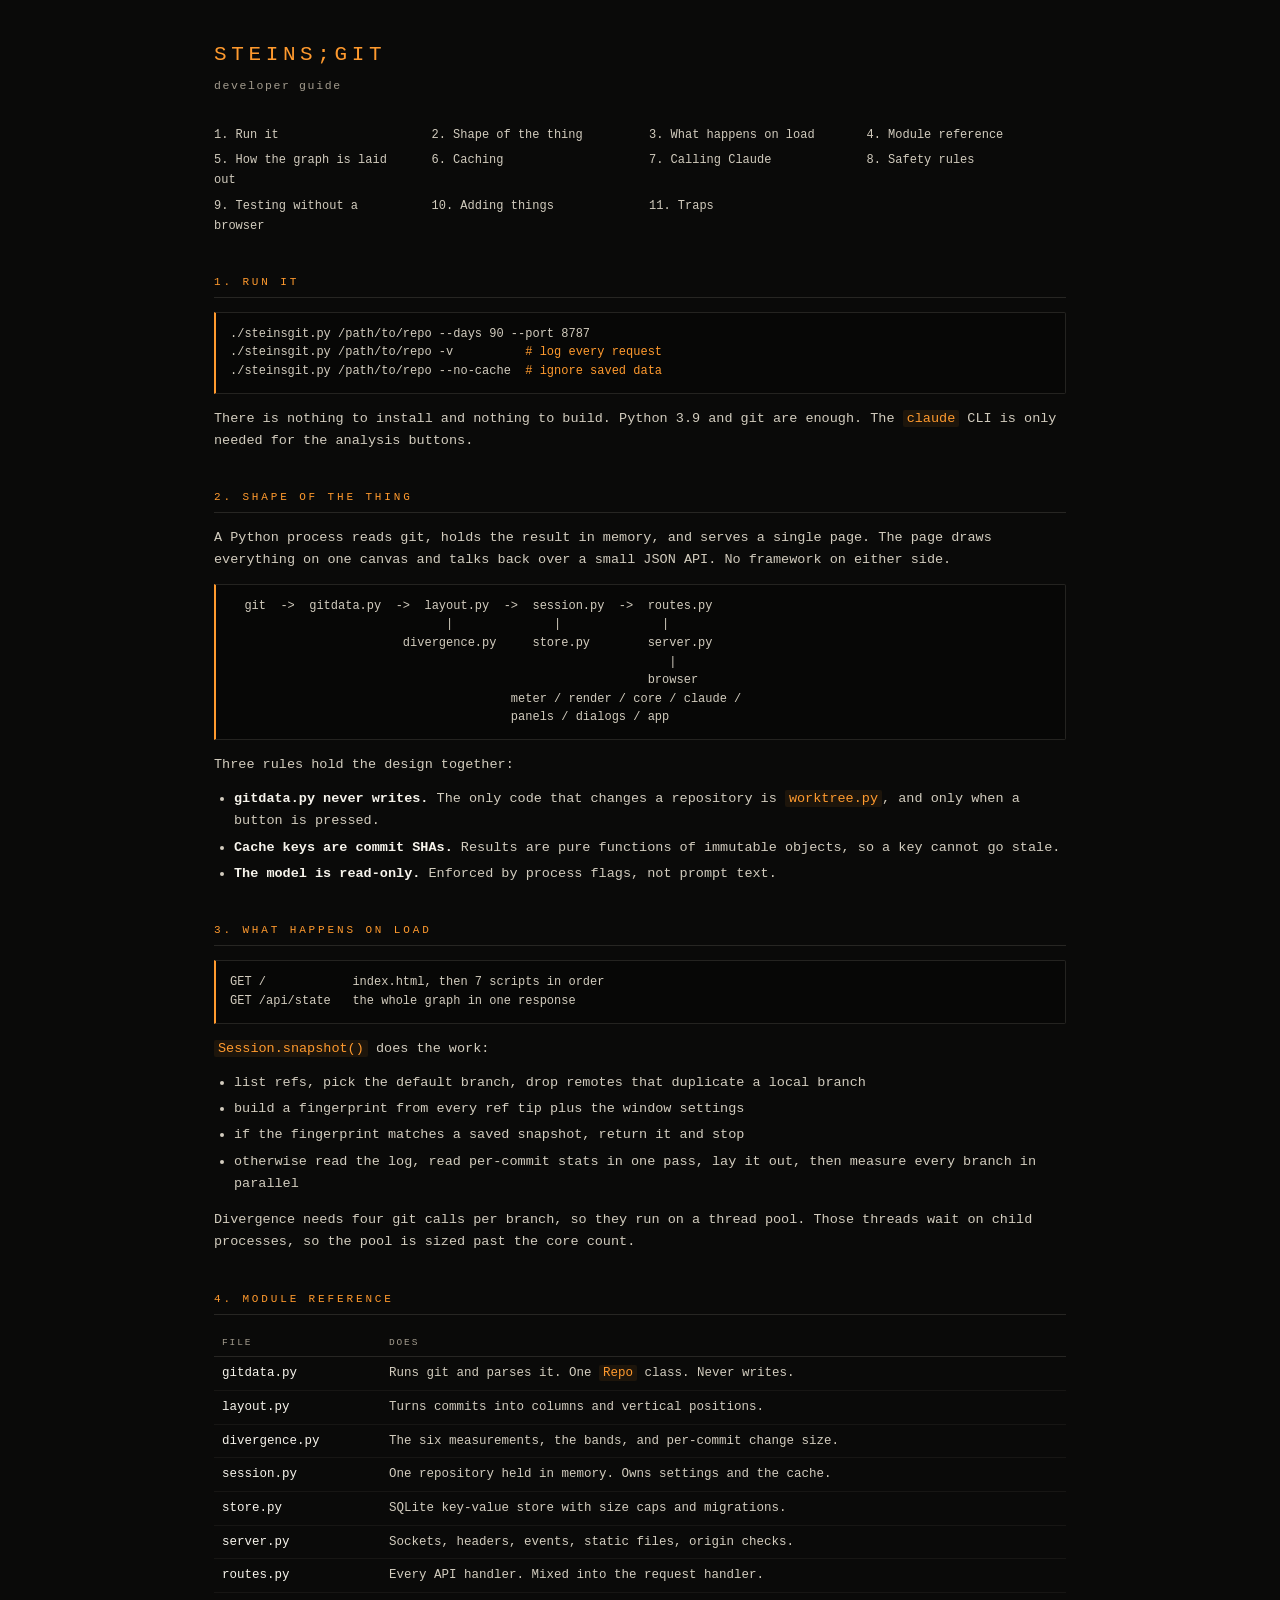
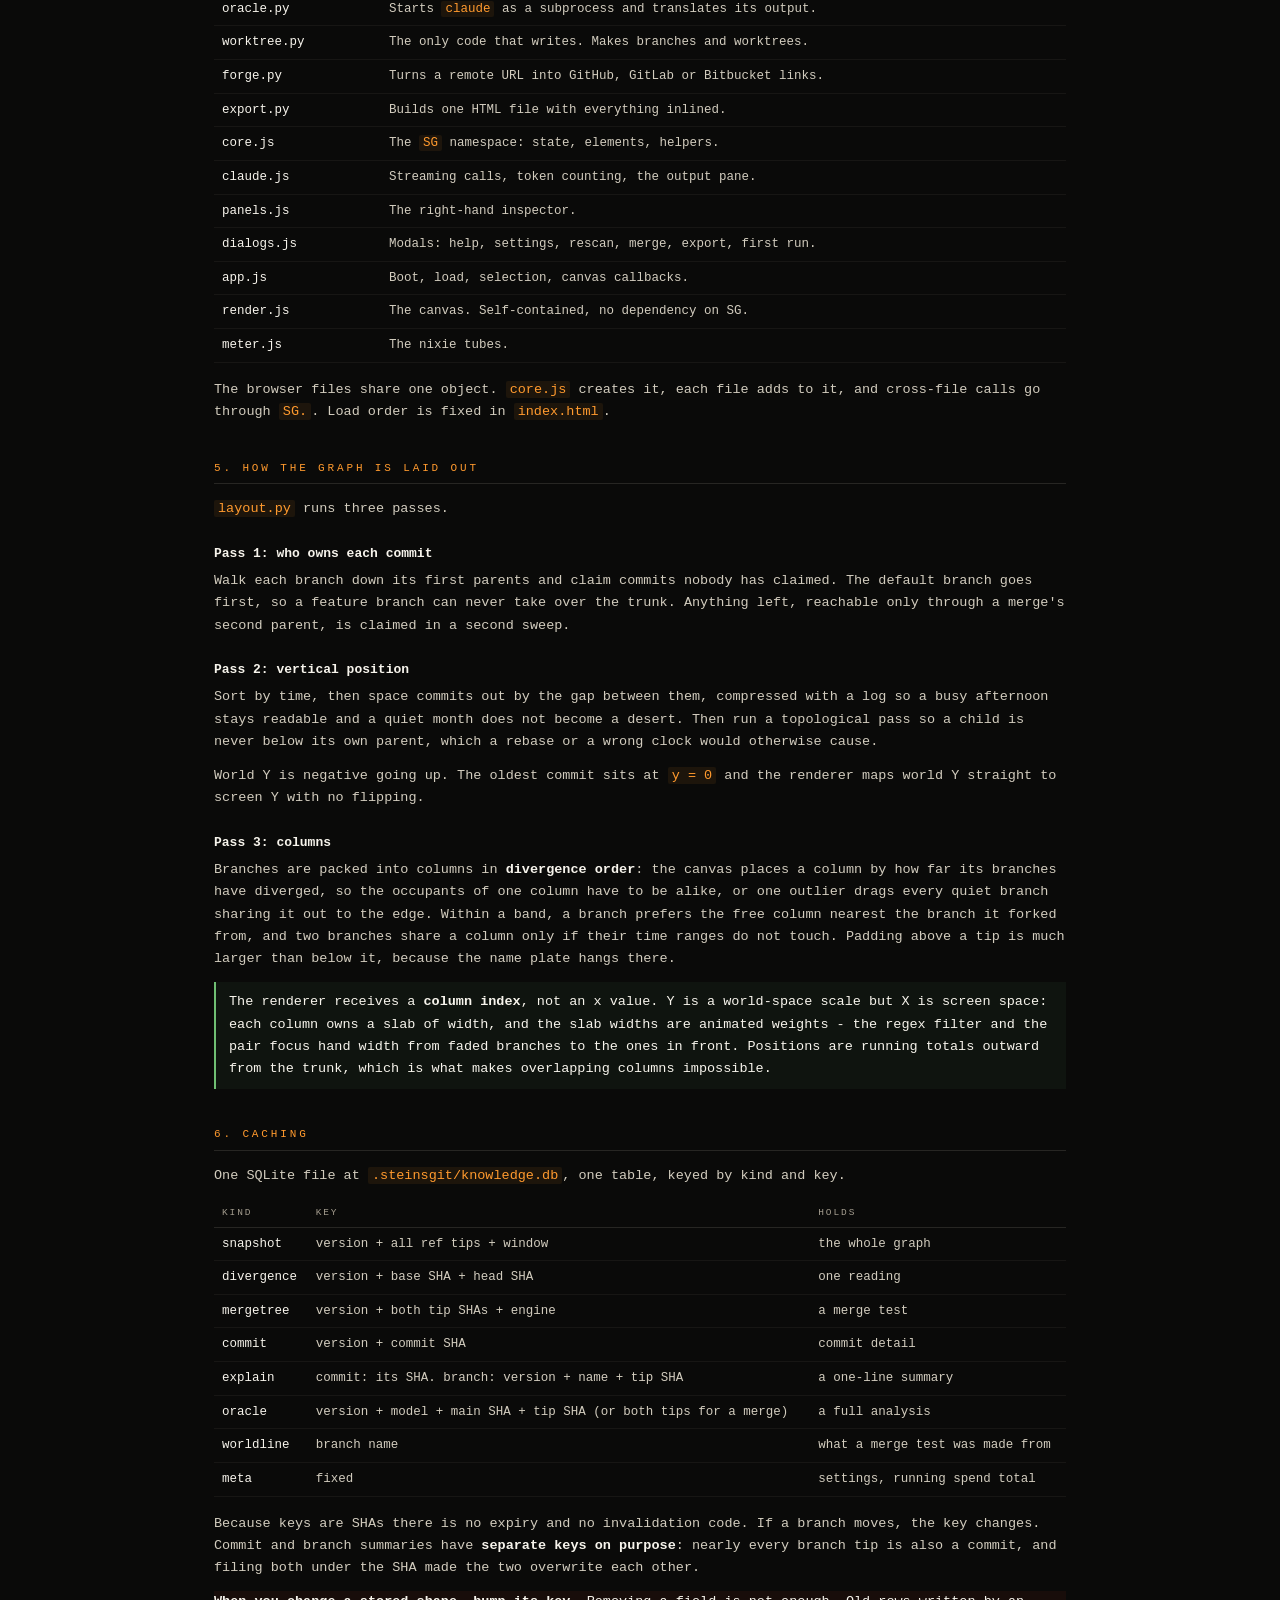
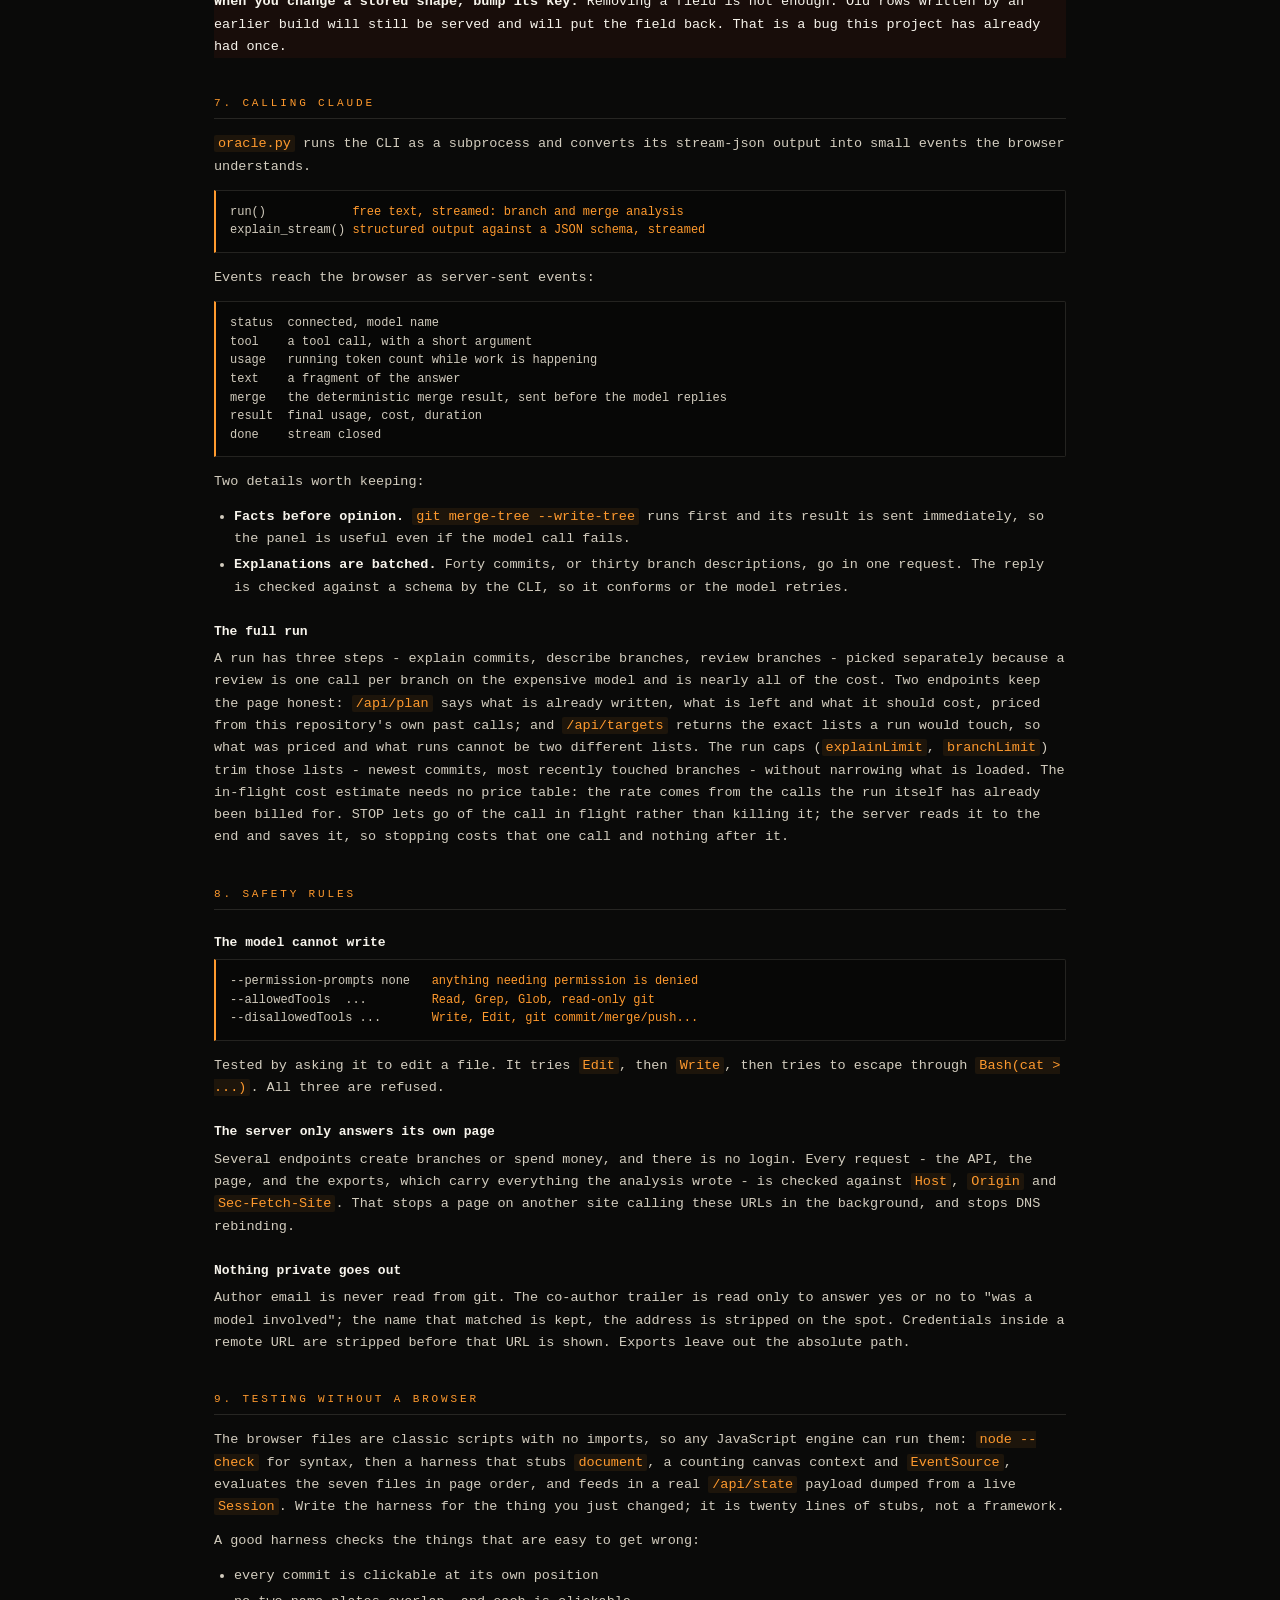
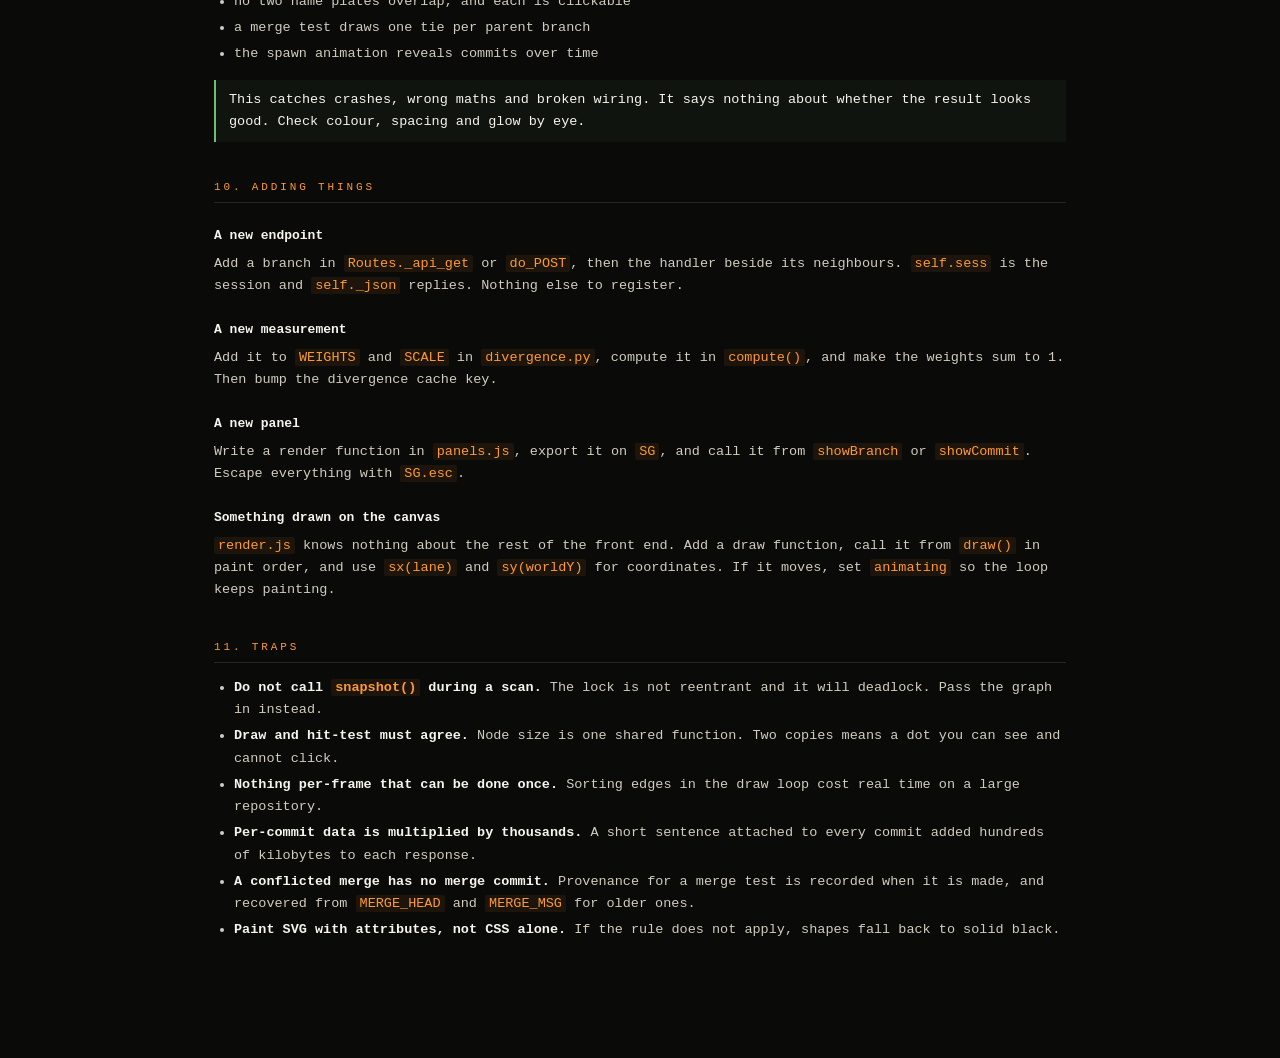
==== docs/index.html @ 089ec7bb "rename" ====
<!doctype html>
<html lang="en">
<head>
<meta charset="utf-8">
<meta name="viewport" content="width=device-width, initial-scale=1">
<title>STEINS;GIT developer guide</title>
<style>
  :root{
    --bg:#0a0a09; --panel:#0e0e0c; --ink:#f7f4ec; --dim:#d2ccbe; --faint:#a39c8e;
    --line:rgba(226,219,204,.13); --amber:#ff9a2e; --green:#6fbf73; --red:#ff4224;
    --mono:"SF Mono",ui-monospace,Menlo,Consolas,monospace;
  }
  *{box-sizing:border-box}
  body{
    margin:0; background:var(--bg); color:var(--ink); font-family:var(--mono);
    font-size:13.5px; line-height:1.65; -webkit-font-smoothing:antialiased;
  }
  .wrap{max-width:900px; margin:0 auto; padding:38px 24px 80px}
  h1{font-size:21px; letter-spacing:.22em; color:var(--amber); font-weight:400; margin:0 0 4px}
  .sub{color:var(--faint); font-size:11.5px; letter-spacing:.14em; margin-bottom:30px}
  h2{
    font-size:11px; letter-spacing:.26em; color:var(--amber); font-weight:400;
    border-bottom:1px solid var(--line); padding-bottom:6px; margin:36px 0 14px;
  }
  h3{font-size:13px; color:var(--ink); font-weight:600; margin:22px 0 6px}
  p{margin:0 0 12px; color:var(--dim)}
  b{color:var(--ink)}
  code{color:var(--amber); background:rgba(255,154,46,.08); padding:1px 4px; border-radius:2px}
  pre{
    background:#070706; border:1px solid var(--line); border-left:2px solid var(--amber);
    padding:12px 14px; overflow-x:auto; font-size:12px; line-height:1.55;
    color:var(--dim); margin:0 0 14px; border-radius:0 2px 2px 0;
  }
  pre b{color:var(--amber); font-weight:400}
  table{width:100%; border-collapse:collapse; margin:0 0 16px; font-size:12.5px}
  th{
    text-align:left; color:var(--faint); font-weight:400; font-size:9.5px;
    letter-spacing:.2em; border-bottom:1px solid var(--line); padding:6px 8px;
  }
  td{padding:6px 8px; border-bottom:1px solid rgba(226,219,204,.06); vertical-align:top}
  td:first-child{color:var(--ink); white-space:nowrap}
  td.d{color:var(--dim)}
  .note{
    border-left:2px solid var(--green); background:rgba(111,191,115,.06);
    padding:9px 13px; margin:0 0 16px; color:var(--ink);
  }
  .warn{border-left-color:var(--red); background:rgba(255,66,36,.06)}
  ul{margin:0 0 14px; padding-left:20px; color:var(--dim)}
  li{margin-bottom:4px}
  a{color:var(--amber)}
  .toc{
    display:grid; grid-template-columns:repeat(auto-fit,minmax(190px,1fr));
    gap:6px 18px; margin-bottom:8px; font-size:12px;
  }
  .toc a{text-decoration:none; color:var(--dim)}
  .toc a:hover{color:var(--amber)}
</style>
</head>
<body>
<div class="wrap">

<h1>STEINS;GIT</h1>
<div class="sub">developer guide</div>

<div class="toc">
  <a href="#run">1. Run it</a>
  <a href="#shape">2. Shape of the thing</a>
  <a href="#flow">3. What happens on load</a>
  <a href="#modules">4. Module reference</a>
  <a href="#layout">5. How the graph is laid out</a>
  <a href="#cache">6. Caching</a>
  <a href="#claude">7. Calling Claude</a>
  <a href="#safety">8. Safety rules</a>
  <a href="#test">9. Testing without a browser</a>
  <a href="#extend">10. Adding things</a>
  <a href="#traps">11. Traps</a>
</div>

<h2 id="run">1. RUN IT</h2>
<pre>./steinsgit.py /path/to/repo --days 90 --port 8787
./steinsgit.py /path/to/repo -v          <b># log every request</b>
./steinsgit.py /path/to/repo --no-cache  <b># ignore saved data</b></pre>
<p>There is nothing to install and nothing to build. Python 3.9 and git are
enough. The <code>claude</code> CLI is only needed for the analysis buttons.</p>

<h2 id="shape">2. SHAPE OF THE THING</h2>
<p>A Python process reads git, holds the result in memory, and serves a single
page. The page draws everything on one canvas and talks back over a small JSON
API. No framework on either side.</p>
<pre>  git  ->  gitdata.py  ->  layout.py  ->  session.py  ->  routes.py
                              |              |              |
                        divergence.py     store.py        server.py
                                                             |
                                                          browser
                                       meter / render / core / claude /
                                       panels / dialogs / app</pre>
<p>Three rules hold the design together:</p>
<ul>
  <li><b>gitdata.py never writes.</b> The only code that changes a repository is
      <code>worktree.py</code>, and only when a button is pressed.</li>
  <li><b>Cache keys are commit SHAs.</b> Results are pure functions of immutable
      objects, so a key cannot go stale.</li>
  <li><b>The model is read-only.</b> Enforced by process flags, not prompt text.</li>
</ul>

<h2 id="flow">3. WHAT HAPPENS ON LOAD</h2>
<pre>GET /            index.html, then 7 scripts in order
GET /api/state   the whole graph in one response</pre>
<p><code>Session.snapshot()</code> does the work:</p>
<ul>
  <li>list refs, pick the default branch, drop remotes that duplicate a local branch</li>
  <li>build a fingerprint from every ref tip plus the window settings</li>
  <li>if the fingerprint matches a saved snapshot, return it and stop</li>
  <li>otherwise read the log, read per-commit stats in one pass, lay it out,
      then measure every branch in parallel</li>
</ul>
<p>Divergence needs four git calls per branch, so they run on a thread pool.
Those threads wait on child processes, so the pool is sized past the core
count.</p>

<h2 id="modules">4. MODULE REFERENCE</h2>
<table>
<tr><th>FILE</th><th>DOES</th></tr>
<tr><td>gitdata.py</td><td class="d">Runs git and parses it. One <code>Repo</code> class. Never writes.</td></tr>
<tr><td>layout.py</td><td class="d">Turns commits into columns and vertical positions.</td></tr>
<tr><td>divergence.py</td><td class="d">The six measurements, the bands, and per-commit change size.</td></tr>
<tr><td>session.py</td><td class="d">One repository held in memory. Owns settings and the cache.</td></tr>
<tr><td>store.py</td><td class="d">SQLite key-value store with size caps and migrations.</td></tr>
<tr><td>server.py</td><td class="d">Sockets, headers, events, static files, origin checks.</td></tr>
<tr><td>routes.py</td><td class="d">Every API handler. Mixed into the request handler.</td></tr>
<tr><td>oracle.py</td><td class="d">Starts <code>claude</code> as a subprocess and translates its output.</td></tr>
<tr><td>worktree.py</td><td class="d">The only code that writes. Makes branches and worktrees.</td></tr>
<tr><td>forge.py</td><td class="d">Turns a remote URL into GitHub, GitLab or Bitbucket links.</td></tr>
<tr><td>export.py</td><td class="d">Builds one HTML file with everything inlined.</td></tr>
<tr><td>core.js</td><td class="d">The <code>SG</code> namespace: state, elements, helpers.</td></tr>
<tr><td>claude.js</td><td class="d">Streaming calls, token counting, the output pane.</td></tr>
<tr><td>panels.js</td><td class="d">The right-hand inspector.</td></tr>
<tr><td>dialogs.js</td><td class="d">Modals: help, settings, rescan, merge, export, first run.</td></tr>
<tr><td>app.js</td><td class="d">Boot, load, selection, canvas callbacks.</td></tr>
<tr><td>render.js</td><td class="d">The canvas. Self-contained, no dependency on SG.</td></tr>
<tr><td>meter.js</td><td class="d">The nixie tubes.</td></tr>
</table>
<p>The browser files share one object. <code>core.js</code> creates it, each file
adds to it, and cross-file calls go through <code>SG.</code>. Load order is fixed
in <code>index.html</code>.</p>

<h2 id="layout">5. HOW THE GRAPH IS LAID OUT</h2>
<p><code>layout.py</code> runs three passes.</p>

<h3>Pass 1: who owns each commit</h3>
<p>Walk each branch down its first parents and claim commits nobody has claimed.
The default branch goes first, so a feature branch can never take over the
trunk. Anything left, reachable only through a merge's second parent, is claimed
in a second sweep.</p>

<h3>Pass 2: vertical position</h3>
<p>Sort by time, then space commits out by the gap between them, compressed with
a log so a busy afternoon stays readable and a quiet month does not become a
desert. Then run a topological pass so a child is never below its own parent, which
a rebase or a wrong clock would otherwise cause.</p>
<p>World Y is negative going up. The oldest commit sits at <code>y = 0</code> and
the renderer maps world Y straight to screen Y with no flipping.</p>

<h3>Pass 3: columns</h3>
<p>Branches are packed into columns in <b>divergence order</b>: the canvas
places a column by how far its branches have diverged, so the occupants of one
column have to be alike, or one outlier drags every quiet branch sharing it out
to the edge. Within a band, a branch prefers the free column nearest the branch
it forked from, and two branches share a column only if their time ranges do
not touch. Padding above a tip is much larger than below it, because the name
plate hangs there.</p>

<div class="note">The renderer receives a <b>column index</b>, not an x value.
Y is a world-space scale but X is screen space: each column owns a slab of
width, and the slab widths are animated weights - the regex filter and the
pair focus hand width from faded branches to the ones in front. Positions are
running totals outward from the trunk, which is what makes overlapping columns
impossible.</div>

<h2 id="cache">6. CACHING</h2>
<p>One SQLite file at <code>.steinsgit/knowledge.db</code>, one table, keyed by
kind and key.</p>
<table>
<tr><th>KIND</th><th>KEY</th><th>HOLDS</th></tr>
<tr><td>snapshot</td><td class="d">version + all ref tips + window</td><td class="d">the whole graph</td></tr>
<tr><td>divergence</td><td class="d">version + base SHA + head SHA</td><td class="d">one reading</td></tr>
<tr><td>mergetree</td><td class="d">version + both tip SHAs + engine</td><td class="d">a merge test</td></tr>
<tr><td>commit</td><td class="d">version + commit SHA</td><td class="d">commit detail</td></tr>
<tr><td>explain</td><td class="d">commit: its SHA. branch: version + name + tip SHA</td><td class="d">a one-line summary</td></tr>
<tr><td>oracle</td><td class="d">version + model + main SHA + tip SHA (or both tips for a merge)</td><td class="d">a full analysis</td></tr>
<tr><td>worldline</td><td class="d">branch name</td><td class="d">what a merge test was made from</td></tr>
<tr><td>meta</td><td class="d">fixed</td><td class="d">settings, running spend total</td></tr>
</table>
<p>Because keys are SHAs there is no expiry and no invalidation code. If a branch
moves, the key changes. Commit and branch summaries have <b>separate keys on
purpose</b>: nearly every branch tip is also a commit, and filing both under the
SHA made the two overwrite each other.</p>
<div class="warn"><b>When you change a stored shape, bump its key.</b> Removing a
field is not enough. Old rows written by an earlier build will still be served
and will put the field back. That is a bug this project has already had once.</div>

<h2 id="claude">7. CALLING CLAUDE</h2>
<p><code>oracle.py</code> runs the CLI as a subprocess and converts its
stream-json output into small events the browser understands.</p>
<pre>run()            <b>free text, streamed: branch and merge analysis</b>
explain_stream() <b>structured output against a JSON schema, streamed</b></pre>
<p>Events reach the browser as server-sent events:</p>
<pre>status  connected, model name
tool    a tool call, with a short argument
usage   running token count while work is happening
text    a fragment of the answer
merge   the deterministic merge result, sent before the model replies
result  final usage, cost, duration
done    stream closed</pre>
<p>Two details worth keeping:</p>
<ul>
  <li><b>Facts before opinion.</b> <code>git merge-tree --write-tree</code> runs
      first and its result is sent immediately, so the panel is useful even if
      the model call fails.</li>
  <li><b>Explanations are batched.</b> Forty commits, or thirty branch
      descriptions, go in one request. The reply is checked against a schema by
      the CLI, so it conforms or the model retries.</li>
</ul>

<h3>The full run</h3>
<p>A run has three steps - explain commits, describe branches, review branches -
picked separately because a review is one call per branch on the expensive
model and is nearly all of the cost. Two endpoints keep the page honest:
<code>/api/plan</code> says what is already written, what is left and what it
should cost, priced from this repository's own past calls; and
<code>/api/targets</code> returns the exact lists a run would touch, so what
was priced and what runs cannot be two different lists. The run caps
(<code>explainLimit</code>, <code>branchLimit</code>) trim those lists - newest
commits, most recently touched branches - without narrowing what is loaded.
The in-flight cost estimate needs no price table: the rate comes from the calls
the run itself has already been billed for. STOP lets go of the call in flight
rather than killing it; the server reads it to the end and saves it, so
stopping costs that one call and nothing after it.</p>

<h2 id="safety">8. SAFETY RULES</h2>
<h3>The model cannot write</h3>
<pre>--permission-prompts none   <b>anything needing permission is denied</b>
--allowedTools  ...         <b>Read, Grep, Glob, read-only git</b>
--disallowedTools ...       <b>Write, Edit, git commit/merge/push...</b></pre>
<p>Tested by asking it to edit a file. It tries <code>Edit</code>, then
<code>Write</code>, then tries to escape through <code>Bash(cat &gt; ...)</code>.
All three are refused.</p>

<h3>The server only answers its own page</h3>
<p>Several endpoints create branches or spend money, and there is no login. Every
request - the API, the page, and the exports, which carry everything the
analysis wrote - is checked against <code>Host</code>, <code>Origin</code> and
<code>Sec-Fetch-Site</code>. That stops a page on another site calling these
URLs in the background, and stops DNS rebinding.</p>

<h3>Nothing private goes out</h3>
<p>Author email is never read from git. The co-author trailer is read only to
answer yes or no to "was a model involved"; the name that matched is kept, the
address is stripped on the spot. Credentials inside a remote URL are stripped
before that URL is shown. Exports leave out the absolute path.</p>

<h2 id="test">9. TESTING WITHOUT A BROWSER</h2>
<p>The browser files are classic scripts with no imports, so any JavaScript
engine can run them: <code>node --check</code> for syntax, then a harness that
stubs <code>document</code>, a counting canvas context and
<code>EventSource</code>, evaluates the seven files in page order, and feeds in
a real <code>/api/state</code> payload dumped from a live
<code>Session</code>. Write the harness for the thing you just changed; it is
twenty lines of stubs, not a framework.</p>
<p>A good harness checks the things that are easy to get wrong:</p>
<ul>
  <li>every commit is clickable at its own position</li>
  <li>no two name plates overlap, and each is clickable</li>
  <li>a merge test draws one tie per parent branch</li>
  <li>the spawn animation reveals commits over time</li>
</ul>
<div class="note">This catches crashes, wrong maths and broken wiring. It says
nothing about whether the result looks good. Check colour, spacing and glow by
eye.</div>

<h2 id="extend">10. ADDING THINGS</h2>

<h3>A new endpoint</h3>
<p>Add a branch in <code>Routes._api_get</code> or <code>do_POST</code>, then the
handler beside its neighbours. <code>self.sess</code> is the session and
<code>self._json</code> replies. Nothing else to register.</p>

<h3>A new measurement</h3>
<p>Add it to <code>WEIGHTS</code> and <code>SCALE</code> in
<code>divergence.py</code>, compute it in <code>compute()</code>, and make the
weights sum to 1. Then bump the divergence cache key.</p>

<h3>A new panel</h3>
<p>Write a render function in <code>panels.js</code>, export it on
<code>SG</code>, and call it from <code>showBranch</code> or
<code>showCommit</code>. Escape everything with <code>SG.esc</code>.</p>

<h3>Something drawn on the canvas</h3>
<p><code>render.js</code> knows nothing about the rest of the front end. Add a
draw function, call it from <code>draw()</code> in paint order, and use
<code>sx(lane)</code> and <code>sy(worldY)</code> for coordinates. If it moves,
set <code>animating</code> so the loop keeps painting.</p>

<h2 id="traps">11. TRAPS</h2>
<ul>
  <li><b>Do not call <code>snapshot()</code> during a scan.</b> The lock is not
      reentrant and it will deadlock. Pass the graph in instead.</li>
  <li><b>Draw and hit-test must agree.</b> Node size is one shared function. Two
      copies means a dot you can see and cannot click.</li>
  <li><b>Nothing per-frame that can be done once.</b> Sorting edges in the draw
      loop cost real time on a large repository.</li>
  <li><b>Per-commit data is multiplied by thousands.</b> A short sentence
      attached to every commit added hundreds of kilobytes to each response.</li>
  <li><b>A conflicted merge has no merge commit.</b> Provenance for a merge test
      is recorded when it is made, and recovered from <code>MERGE_HEAD</code> and
      <code>MERGE_MSG</code> for older ones.</li>
  <li><b>Paint SVG with attributes, not CSS alone.</b> If the rule does not
      apply, shapes fall back to solid black.</li>
</ul>

</div>
</body>
</html>
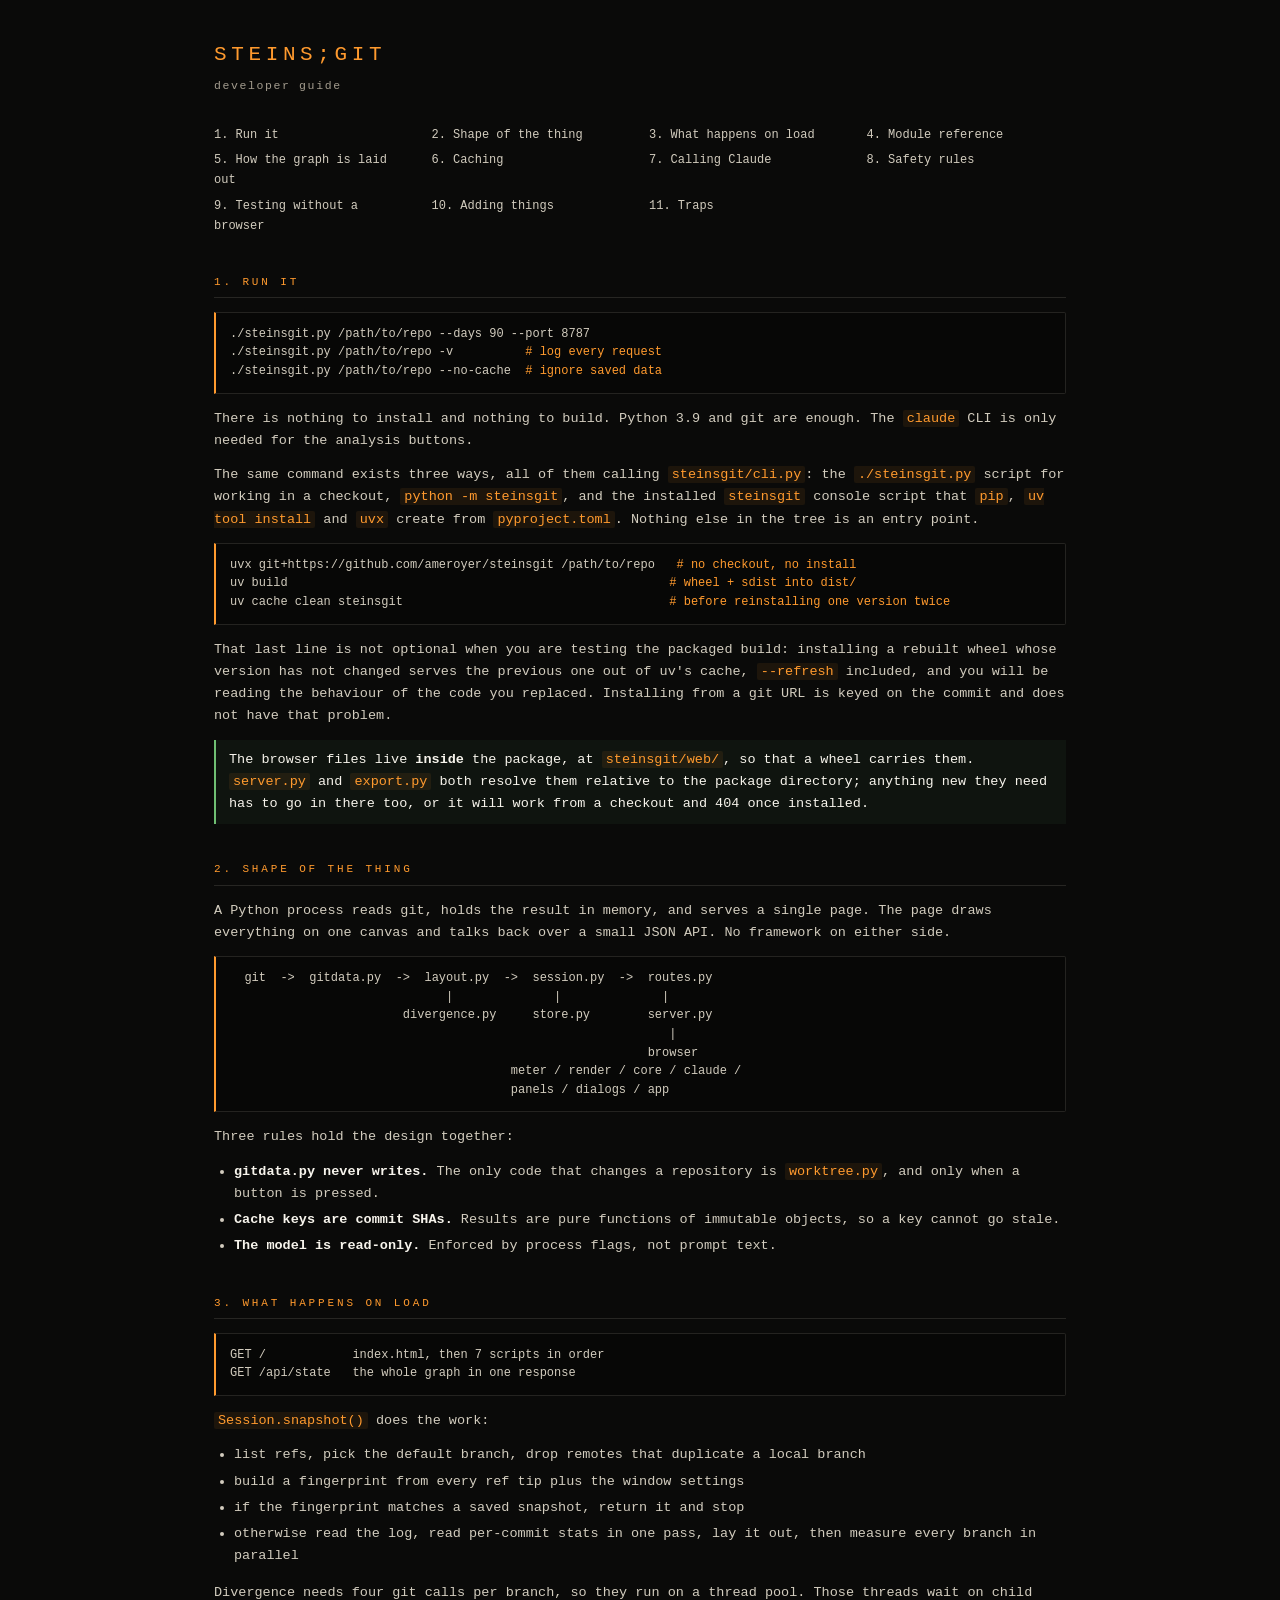
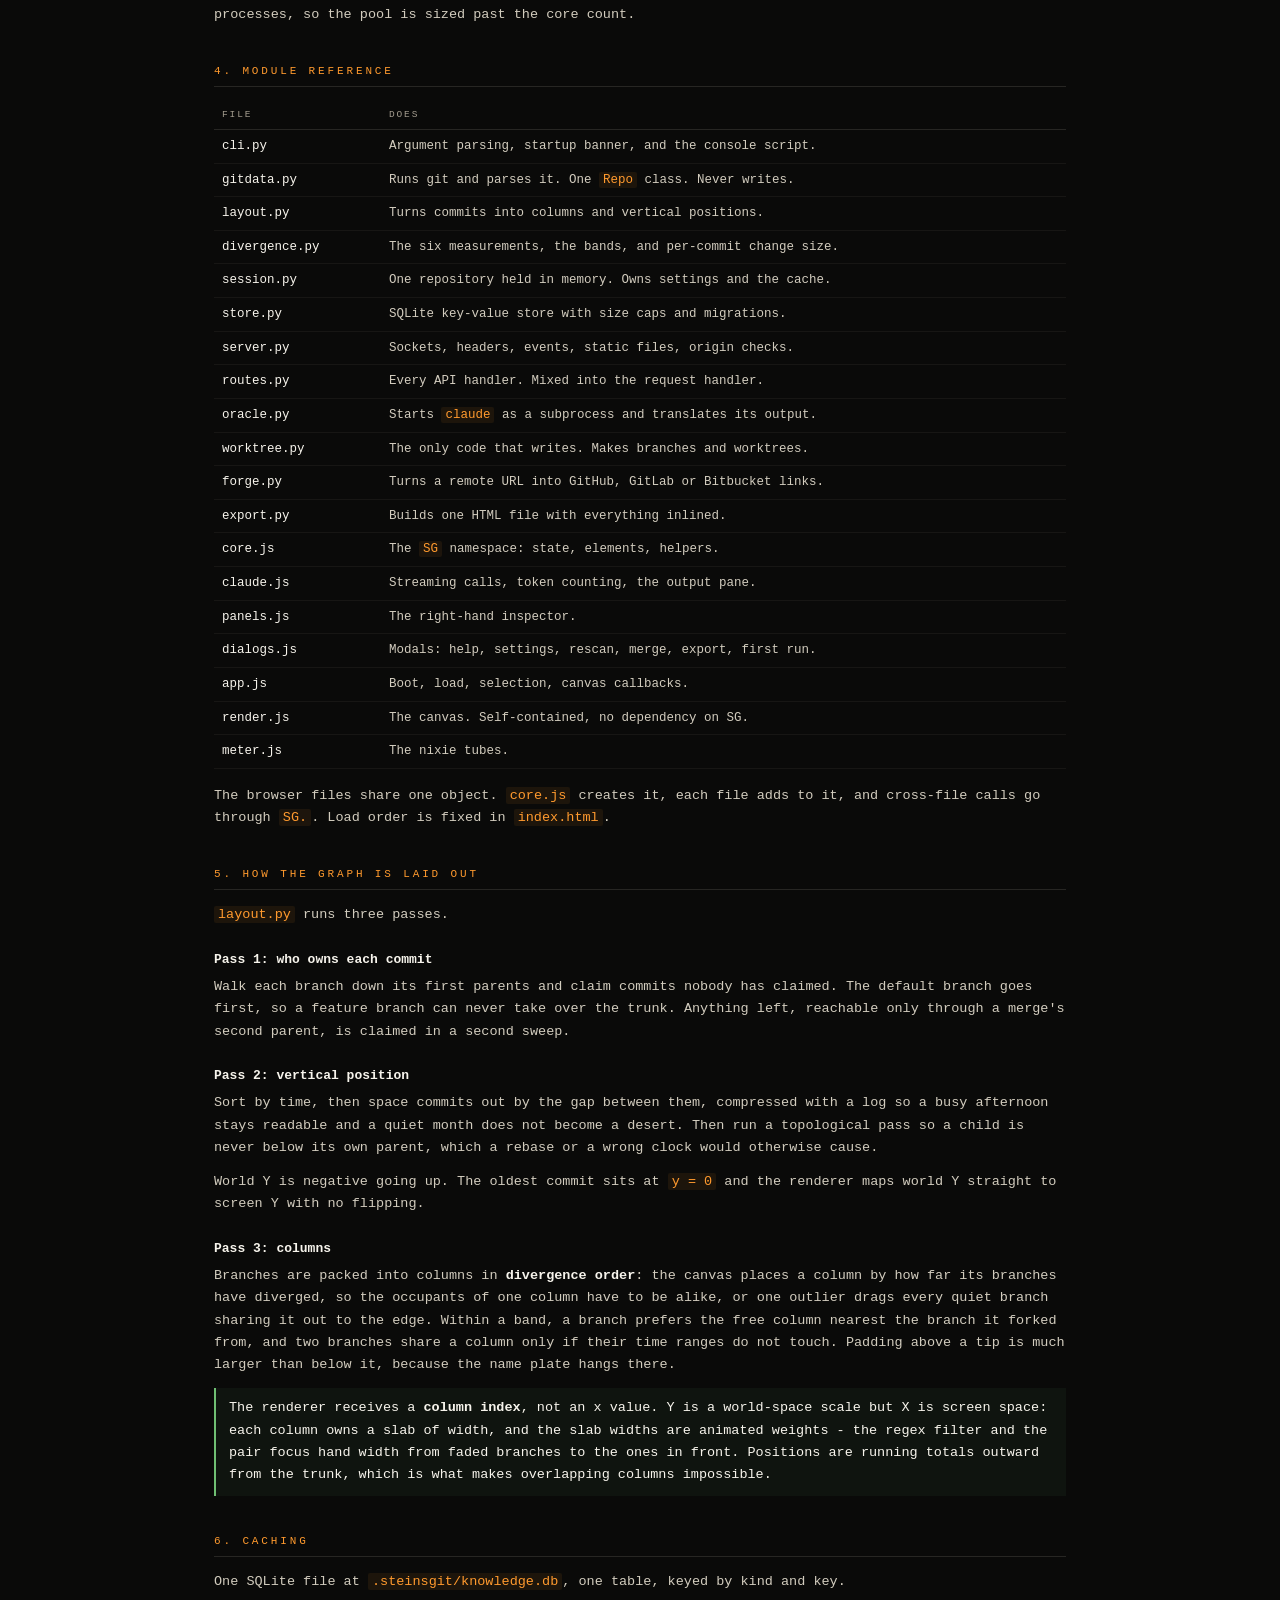
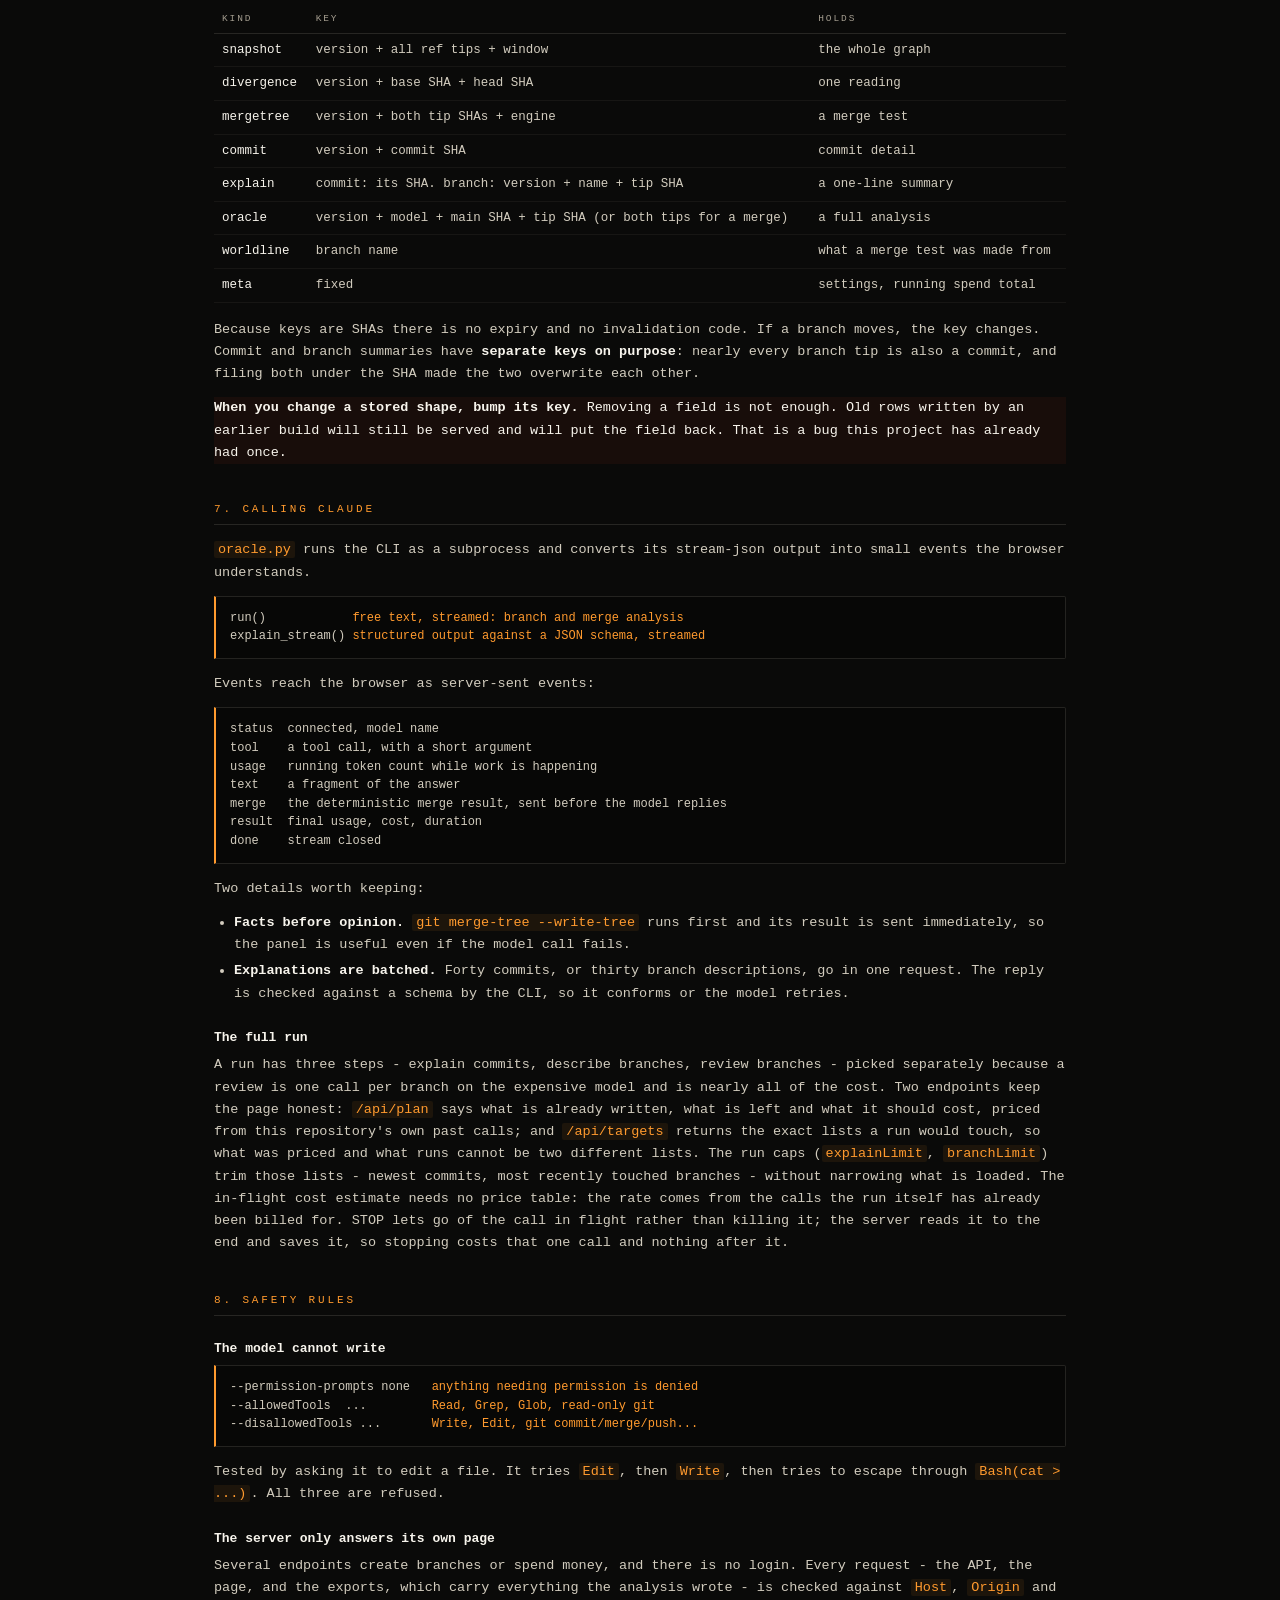
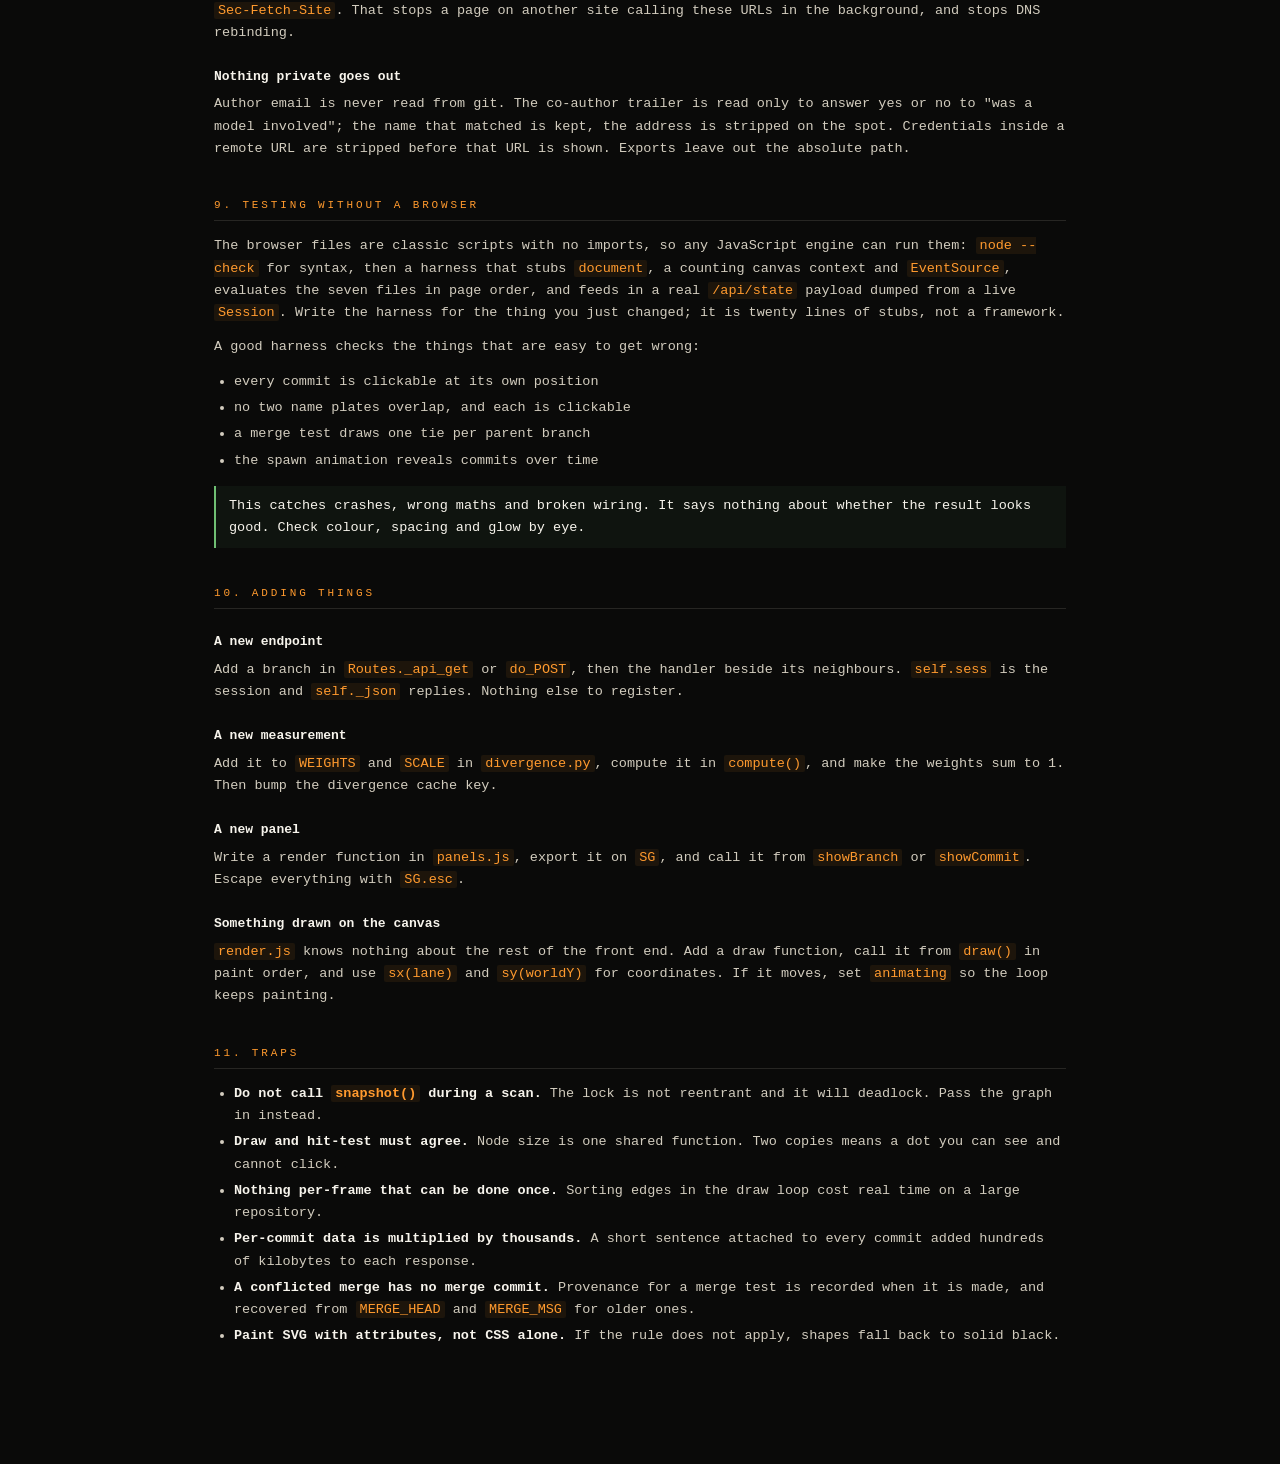
==== commit 5e99423e: "add uvx install" ====
--- a/docs/index.html
+++ b/docs/index.html
@@ -82,6 +82,25 @@
 ./steinsgit.py /path/to/repo --no-cache  <b># ignore saved data</b></pre>
 <p>There is nothing to install and nothing to build. Python 3.9 and git are
 enough. The <code>claude</code> CLI is only needed for the analysis buttons.</p>
+<p>The same command exists three ways, all of them calling
+<code>steinsgit/cli.py</code>: the <code>./steinsgit.py</code> script for working
+in a checkout, <code>python -m steinsgit</code>, and the installed
+<code>steinsgit</code> console script that <code>pip</code>, <code>uv tool
+install</code> and <code>uvx</code> create from <code>pyproject.toml</code>.
+Nothing else in the tree is an entry point.</p>
+<pre>uvx git+https://github.com/ameroyer/steinsgit /path/to/repo   <b># no checkout, no install</b>
+uv build                                                     <b># wheel + sdist into dist/</b>
+uv cache clean steinsgit                                     <b># before reinstalling one version twice</b></pre>
+<p>That last line is not optional when you are testing the packaged build:
+installing a rebuilt wheel whose version has not changed serves the previous
+one out of uv's cache, <code>--refresh</code> included, and you will be reading
+the behaviour of the code you replaced. Installing from a git URL is keyed on
+the commit and does not have that problem.</p>
+<div class="note">The browser files live <b>inside</b> the package, at
+<code>steinsgit/web/</code>, so that a wheel carries them. <code>server.py</code>
+and <code>export.py</code> both resolve them relative to the package directory;
+anything new they need has to go in there too, or it will work from a checkout
+and 404 once installed.</div>
 
 <h2 id="shape">2. SHAPE OF THE THING</h2>
 <p>A Python process reads git, holds the result in memory, and serves a single
@@ -121,6 +140,7 @@
 <h2 id="modules">4. MODULE REFERENCE</h2>
 <table>
 <tr><th>FILE</th><th>DOES</th></tr>
+<tr><td>cli.py</td><td class="d">Argument parsing, startup banner, and the console script.</td></tr>
 <tr><td>gitdata.py</td><td class="d">Runs git and parses it. One <code>Repo</code> class. Never writes.</td></tr>
 <tr><td>layout.py</td><td class="d">Turns commits into columns and vertical positions.</td></tr>
 <tr><td>divergence.py</td><td class="d">The six measurements, the bands, and per-commit change size.</td></tr>
